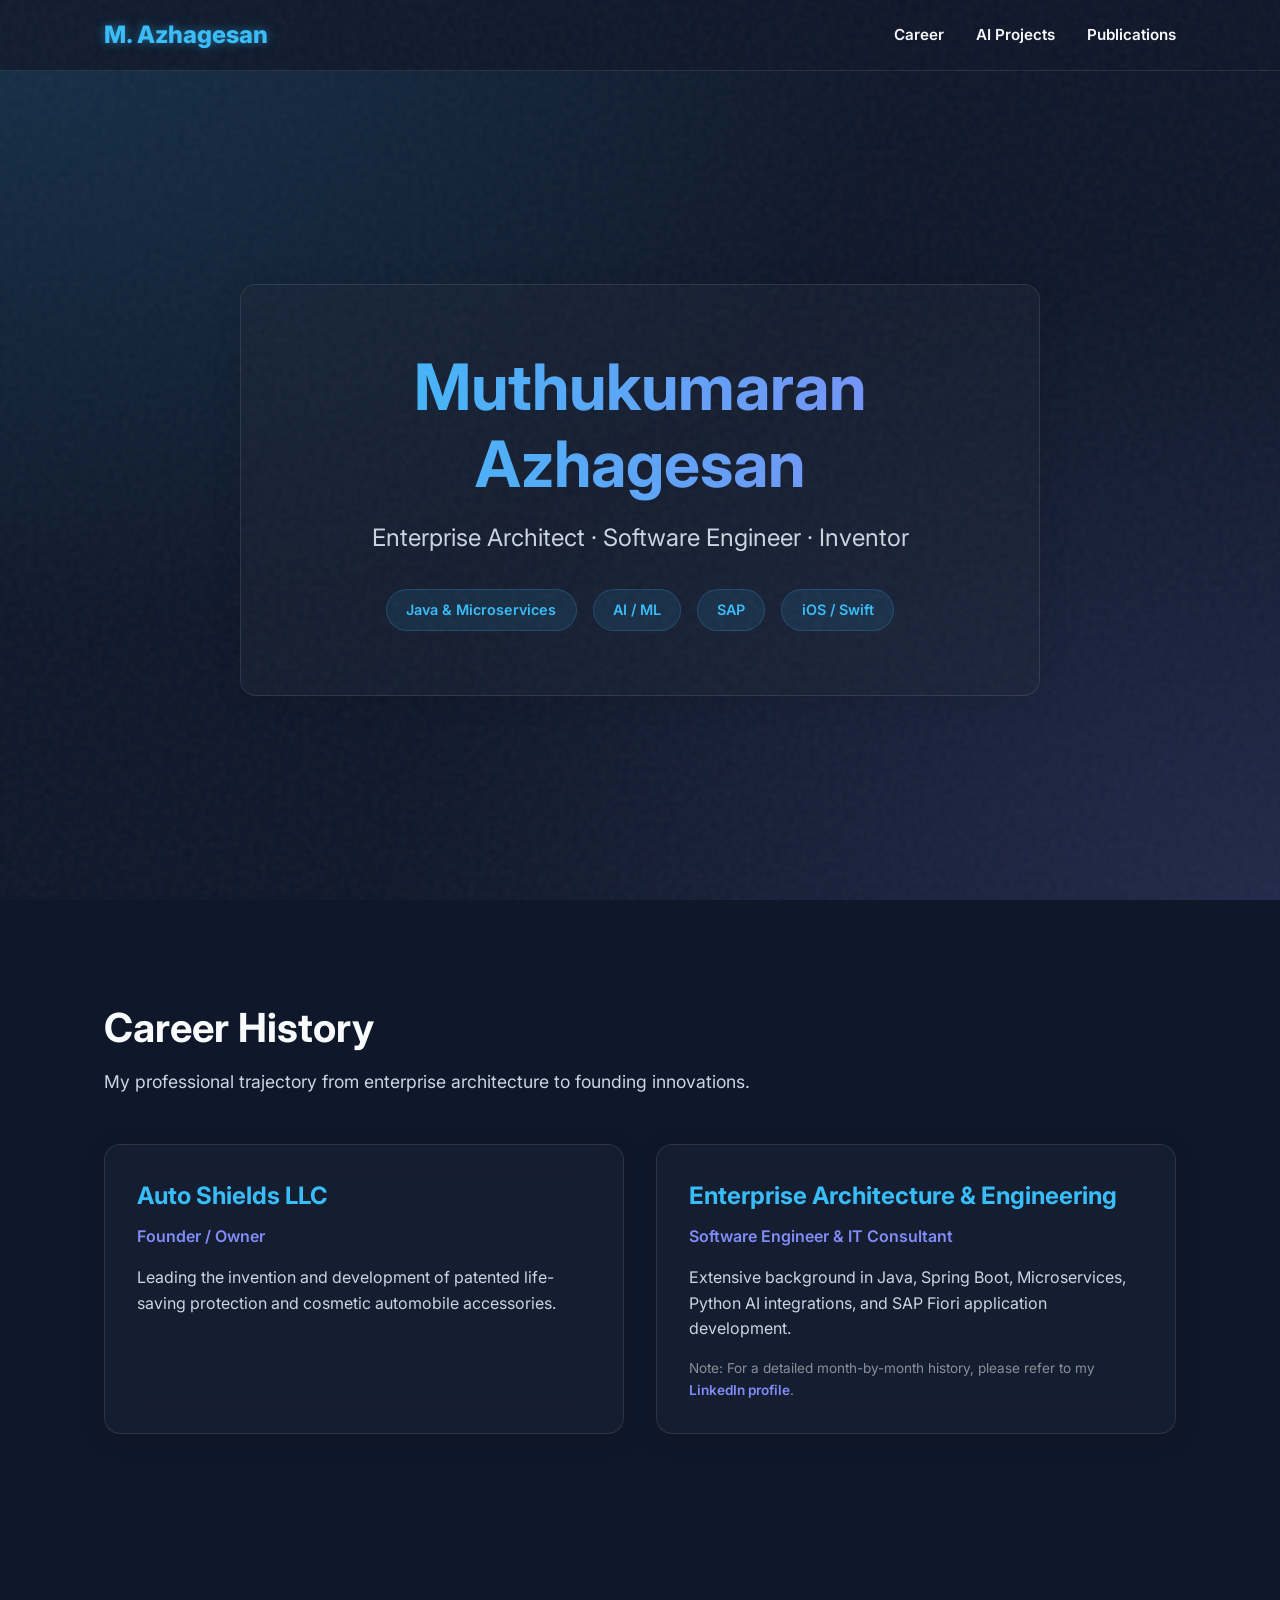
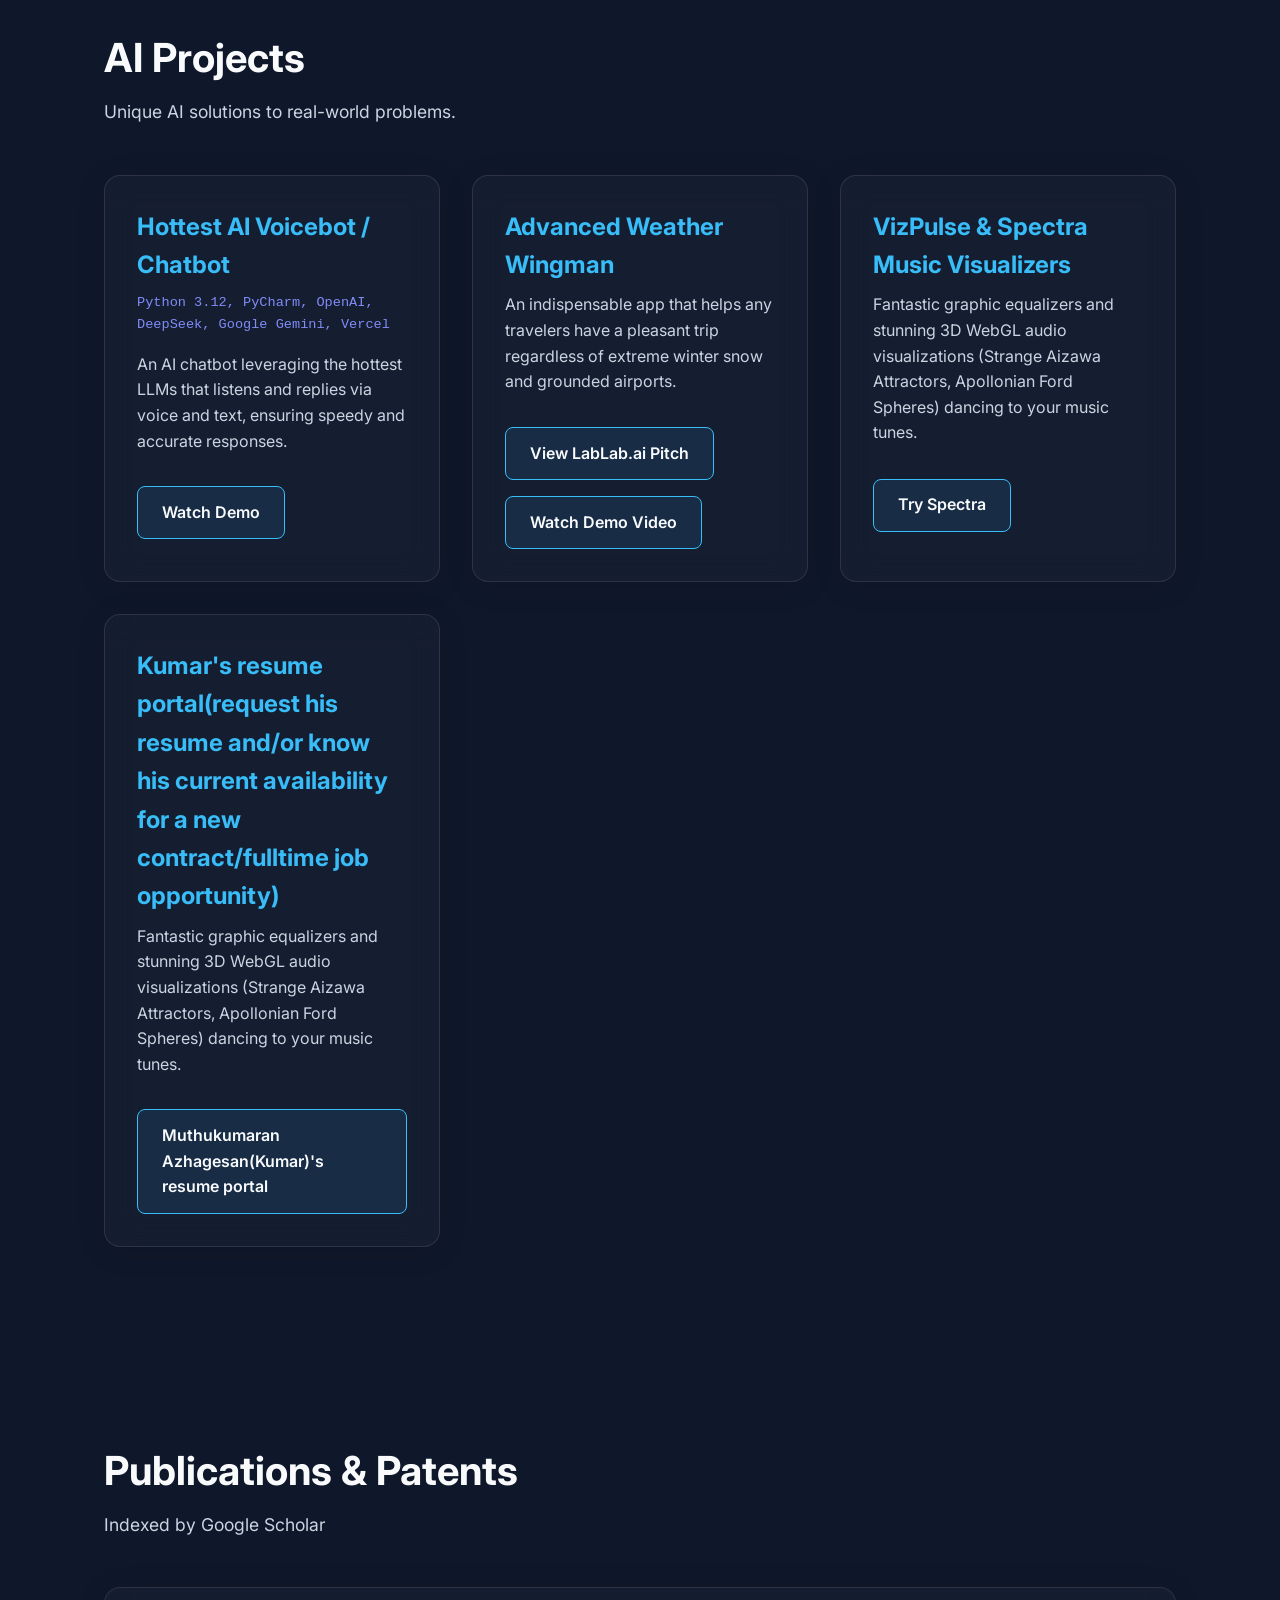
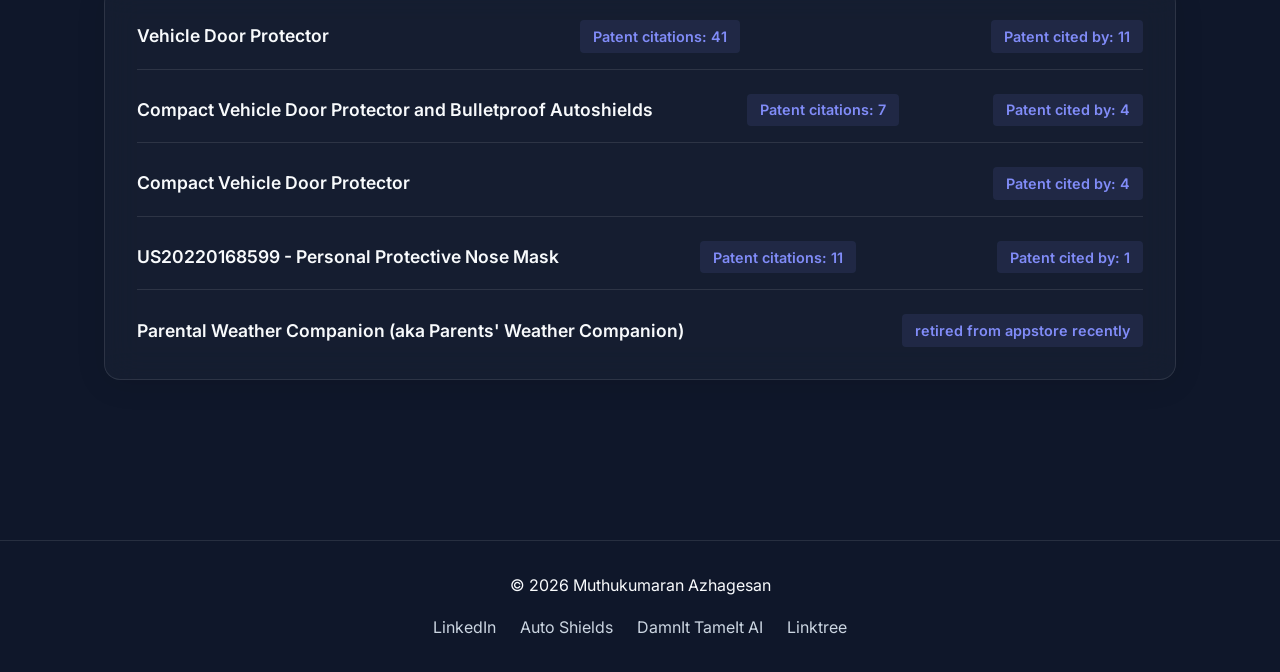
==== index.html @ 0ccc1cb0 "initial check-in" ====
<!DOCTYPE html>
<html lang="en">
<head>
    <meta charset="UTF-8">
    <meta name="viewport" content="width=device-width, initial-scale=1.0">
    <title>Muthukumaran Azhagesan | Professional Portfolio</title>
    <meta name="description" content="Portfolio of Muthukumaran Azhagesan: Enterprise Architect, Software Engineer, and Inventor of Auto Shields.">
    
    <!-- Google Fonts -->
    <link rel="preconnect" href="https://fonts.googleapis.com">
    <link rel="preconnect" href="https://fonts.gstatic.com" crossorigin>
    <link href="https://fonts.googleapis.com/css2?family=Inter:wght@300;400;600;800&display=swap" rel="stylesheet">
    
    <!-- Stylesheet -->
    <link rel="stylesheet" href="styles.css">
</head>
<body>
    <div id="grain-overlay"></div>

    <header>
        <nav>
            <div class="logo">M. Azhagesan</div>
            <ul class="nav-links">
                <li><a href="#career">Career</a></li>
                <li><a href="#ai-projects">AI Projects</a></li>
                <li><a href="#publications">Publications</a></li>
            </ul>
        </nav>
    </header>

    <main>
        <section class="hero" id="home">
            <div class="hero-content glass-panel">
                <h1 class="gradient-text">Muthukumaran Azhagesan</h1>
                <p class="subtitle">Enterprise Architect &middot; Software Engineer &middot; Inventor</p>
                <div class="hero-badges">
                    <span class="badge">Java & Microservices</span>
                    <span class="badge">AI / ML</span>
                    <span class="badge">SAP</span>
                    <span class="badge">iOS / Swift</span>
                </div>
            </div>
        </section>

        <section id="career" class="section-container">
            <h2 class="section-title">Career History</h2>
            <p class="section-desc">My professional trajectory from enterprise architecture to founding innovations.</p>
            <div class="grid-container">
                <div class="card glass-panel">
                    <h3>Auto Shields LLC</h3>
                    <p class="role">Founder / Owner</p>
                    <p class="details">Leading the invention and development of patented life-saving protection and cosmetic automobile accessories.</p>
                </div>
                <div class="card glass-panel">
                    <h3>Enterprise Architecture & Engineering</h3>
                    <p class="role">Software Engineer & IT Consultant</p>
                    <p class="details">Extensive background in Java, Spring Boot, Microservices, Python AI integrations, and SAP Fiori application development.</p>
                    <p class="note">Note: For a detailed month-by-month history, please refer to my <a href="https://linkedin.com/in/mazhagesan" target="_blank" class="glow-link">LinkedIn profile</a>.</p>
                </div>
            </div>
        </section>

        <section id="ai-projects" class="section-container">
            <h2 class="section-title">AI Projects</h2>
            <p class="section-desc">Unique AI solutions to real-world problems.</p>
            <div class="grid-container">
                <div class="card glass-panel ai-card">
                    <h3>Hottest AI Voicebot / Chatbot</h3>
                    <p class="tech-stack">Python 3.12, PyCharm, OpenAI, DeepSeek, Google Gemini, Vercel</p>
                    <p class="details">An AI chatbot leveraging the hottest LLMs that listens and replies via voice and text, ensuring speedy and accurate responses.</p>
                    <a href="https://youtu.be/9RiB7201AxM?si=SDAcpDJaEQ5i9XFU" target="_blank" class="cyber-btn">Watch Demo</a>
                </div>
                <div class="card glass-panel ai-card">
                    <h3>Advanced Weather Wingman</h3>
                    <p class="details">An indispensable app that helps any travelers have a pleasant trip regardless of extreme winter snow and grounded airports.</p>
                    <a href="https://lablab.ai/event/ibm-watsonx-challenge/advanced-weather-wingman" target="_blank" class="cyber-btn">View LabLab.ai Pitch</a>
                    <a href="https://www.youtube.com/watch?v=Cmug1ib7fSQ" target="_blank" class="cyber-btn">Watch Demo Video</a>
                </div>
                <div class="card glass-panel ai-card">
                    <h3>VizPulse & Spectra Music Visualizers</h3>
                    <p class="details">Fantastic graphic equalizers and stunning 3D WebGL audio visualizations (Strange Aizawa Attractors, Apollonian Ford Spheres) dancing to your music tunes.</p>
                    <a href="http://spectra.damnittameitai.co" target="_blank" class="cyber-btn">Try Spectra</a>
                </div>
                 <div class="card glass-panel ai-card">
                    <h3>Kumar's resume portal(request his resume and/or know his current availability for a new contract/fulltime job opportunity)</h3>
                    <p class="details">Fantastic graphic equalizers and stunning 3D WebGL audio visualizations (Strange Aizawa Attractors, Apollonian Ford Spheres) dancing to your music tunes.</p>
                    <a href="http://cv.damnittameitai.co" target="_blank" class="cyber-btn">Muthukumaran Azhagesan(Kumar)'s resume portal</a>
                </div>
            </div>
        </section>

        <section id="publications" class="section-container">
            <h2 class="section-title">Publications & Patents</h2>
            <p class="section-desc">Indexed by Google Scholar</p>
            <div class="publications-list glass-panel">
                <div class="pub-item">
                    <h4>Vehicle Door Protector</h4>
                    <span class="citations">Patent citations: 41</span>
                    <span class="citations">Patent cited by: 11</span>
                </div>
                <div class="pub-item">
                    <h4>Compact Vehicle Door Protector and Bulletproof Autoshields</h4>
                    <span class="citations">Patent citations: 7</span>
                    <span class="citations">Patent cited by: 4</span>
                </div>
                <div class="pub-item">
                    <h4>Compact Vehicle Door Protector</h4>
                    <span class="citations">Patent cited by: 4</span>
                </div>
                <div class="pub-item">
                    <h4>US20220168599 - Personal Protective Nose Mask</h4>
                    <span class="citations">Patent citations: 11</span>
                    <span class="citations">Patent cited by: 1</span>                                        
                </div>
                <div class="pub-item">
                    <h4>Parental Weather Companion (aka Parents' Weather Companion)</h4>
                    <span class="citations">retired from appstore recently</span>
                </div>              
            </div>
        </section>
    </main>

    <footer>
        <div class="footer-content">
            <p>&copy; <script>document.write(new Date().getFullYear())</script> Muthukumaran Azhagesan</p>
            <div class="social-links">
                <a href="https://linkedin.com/in/mazhagesan" target="_blank">LinkedIn</a>
                <a href="https://www.autoshields.website" target="_blank">Auto Shields</a>
                <a href="https://www.damnittameitai.co" target="_blank">DamnIt TameIt AI</a>
                <a href="https://tr.ee/XQ0qKh" target="_blank">Linktree</a>
            </div>
        </div>
    </footer>

    <script src="script.js"></script>
</body>
</html>
---- styles.css ----
:root {
    --bg-base: #0f172a;
    --acc-primary: #38bdf8;
    --acc-secondary: #818cf8;
    --text-primary: #f8fafc;
    --text-secondary: #cbd5e1;
    --glass-bg: rgba(30, 41, 59, 0.4);
    --glass-border: rgba(255, 255, 255, 0.1);
}

* {
    margin: 0;
    padding: 0;
    box-sizing: border-box;
}

html {
    scroll-behavior: smooth;
}

body {
    background-color: var(--bg-base);
    color: var(--text-primary);
    font-family: 'Inter', sans-serif;
    line-height: 1.6;
    overflow-x: hidden;
    position: relative;
    background-image: 
        radial-gradient(at 0% 0%, rgba(56,189,248,0.15) 0px, transparent 50%),
        radial-gradient(at 100% 100%, rgba(129,140,248,0.15) 0px, transparent 50%);
    background-attachment: fixed;
}

#grain-overlay {
    position: fixed;
    top: 0;
    left: 0;
    width: 100%;
    height: 100%;
    pointer-events: none;
    z-index: 9999;
    opacity: 0.05;
    background-image: url("data:image/svg+xml,%3Csvg viewBox='0 0 200 200' xmlns='http://www.w3.org/2000/svg'%3E%3Cfilter id='noiseFilter'%3E%3CfeTurbulence type='fractalNoise' baseFrequency='0.65' numOctaves='3' stitchTiles='stitch'/%3E%3C/filter%3E%3Crect width='100%25' height='100%25' filter='url(%23noiseFilter)'/%3E%3C/svg%3E");
}

.glass-panel {
    background: var(--glass-bg);
    backdrop-filter: blur(16px);
    -webkit-backdrop-filter: blur(16px);
    border: 1px solid var(--glass-border);
    border-radius: 16px;
    box-shadow: 0 4px 30px rgba(0, 0, 0, 0.1);
}

header {
    position: fixed;
    top: 0;
    width: 100%;
    z-index: 100;
    background: rgba(15, 23, 42, 0.8);
    backdrop-filter: blur(10px);
    border-bottom: 1px solid var(--glass-border);
}

nav {
    display: flex;
    justify-content: space-between;
    align-items: center;
    padding: 1rem 5%;
    max-width: 1200px;
    margin: 0 auto;
}

.logo {
    font-weight: 800;
    font-size: 1.5rem;
    color: var(--acc-primary);
    text-shadow: 0 0 10px rgba(56, 189, 248, 0.5);
}

.nav-links {
    list-style: none;
    display: flex;
    gap: 2rem;
}

.nav-links a {
    color: var(--text-primary);
    text-decoration: none;
    font-weight: 600;
    font-size: 0.95rem;
    transition: color 0.3s ease;
}

.nav-links a:hover {
    color: var(--acc-primary);
}

.hero {
    min-height: 100vh;
    display: flex;
    align-items: center;
    justify-content: center;
    padding: 0 5%;
    padding-top: 80px;
}

.hero-content {
    text-align: center;
    padding: 4rem 3rem;
    max-width: 800px;
}

.gradient-text {
    background: linear-gradient(to right, var(--acc-primary), var(--acc-secondary));
    -webkit-background-clip: text;
    -webkit-text-fill-color: transparent;
    font-size: 4rem;
    line-height: 1.2;
    margin-bottom: 1rem;
}

.subtitle {
    font-size: 1.5rem;
    color: var(--text-secondary);
    margin-bottom: 2rem;
}

.hero-badges {
    display: flex;
    flex-wrap: wrap;
    gap: 1rem;
    justify-content: center;
}

.badge {
    background: rgba(56, 189, 248, 0.1);
    color: var(--acc-primary);
    padding: 0.5rem 1.2rem;
    border-radius: 99px;
    font-size: 0.9rem;
    font-weight: 600;
    border: 1px solid rgba(56, 189, 248, 0.2);
}

.section-container {
    max-width: 1200px;
    margin: 0 auto;
    padding: 6rem 5%;
}

.section-title {
    font-size: 2.5rem;
    margin-bottom: 0.5rem;
    color: var(--text-primary);
}

.section-desc {
    color: var(--text-secondary);
    margin-bottom: 3rem;
    font-size: 1.1rem;
}

.grid-container {
    display: grid;
    grid-template-columns: repeat(auto-fit, minmax(300px, 1fr));
    gap: 2rem;
}

.card {
    padding: 2rem;
    transition: transform 0.3s ease, box-shadow 0.3s ease;
}

.card:hover {
    transform: translateY(-5px);
    box-shadow: 0 10px 40px rgba(56, 189, 248, 0.1);
    border-color: rgba(56, 189, 248, 0.3);
}

.card h3 {
    font-size: 1.5rem;
    margin-bottom: 0.5rem;
    color: var(--acc-primary);
}

.card .role {
    font-weight: 600;
    color: var(--acc-secondary);
    margin-bottom: 1rem;
}

.card .details {
    color: var(--text-secondary);
    margin-bottom: 1rem;
}

.card .note {
    font-size: 0.85rem;
    color: rgba(255,255,255,0.5);
    margin-top: 1rem;
}

.glow-link {
    color: var(--acc-secondary);
    text-decoration: none;
    font-weight: 600;
}

.glow-link:hover {
    text-decoration: underline;
}

.tech-stack {
    font-size: 0.85rem;
    color: var(--acc-secondary);
    margin-bottom: 1rem;
    font-family: monospace;
}

.cyber-btn {
    display: inline-block;
    padding: 0.8rem 1.5rem;
    background: rgba(56, 189, 248, 0.1);
    border: 1px solid var(--acc-primary);
    color: var(--text-primary);
    text-decoration: none;
    border-radius: 8px;
    font-weight: 600;
    transition: all 0.3s ease;
    margin-top: 1rem;
}

.cyber-btn:hover {
    background: var(--acc-primary);
    color: #0f172a;
    box-shadow: 0 0 15px rgba(56, 189, 248, 0.5);
}

.publications-list {
    padding: 2rem;
    display: flex;
    flex-direction: column;
    gap: 1.5rem;
}

.pub-item {
    display: flex;
    justify-content: space-between;
    align-items: center;
    border-bottom: 1px solid var(--glass-border);
    padding-bottom: 1rem;
}

.pub-item:last-child {
    border-bottom: none;
    padding-bottom: 0;
}

.pub-item h4 {
    font-size: 1.1rem;
    font-weight: 600;
}

.citations {
    background: rgba(129, 140, 248, 0.1);
    color: var(--acc-secondary);
    padding: 0.3rem 0.8rem;
    border-radius: 4px;
    font-size: 0.9rem;
    font-weight: 600;
    white-space: nowrap;
    margin-left: 1rem;
}

footer {
    border-top: 1px solid var(--glass-border);
    padding: 2rem 5%;
    margin-top: 4rem;
}

.footer-content {
    max-width: 1200px;
    margin: 0 auto;
    display: flex;
    flex-direction: column;
    align-items: center;
    gap: 1rem;
}

.social-links {
    display: flex;
    gap: 1.5rem;
}

.social-links a {
    color: var(--text-secondary);
    text-decoration: none;
    transition: color 0.3s ease;
}

.social-links a:hover {
    color: var(--acc-primary);
}

/* Animations */
.fade-in {
    opacity: 0;
    transform: translateY(20px);
    transition: opacity 0.6s ease, transform 0.6s ease;
}

.fade-in.visible {
    opacity: 1;
    transform: translateY(0);
}

@media (max-width: 768px) {
    .gradient-text {
        font-size: 2.5rem;
    }
    
    .nav-links {
        display: none; /* Simple mobile hide for now */
    }
    
    .pub-item {
        flex-direction: column;
        align-items: flex-start;
        gap: 0.5rem;
    }
    
    .citations {
        margin-left: 0;
    }
}
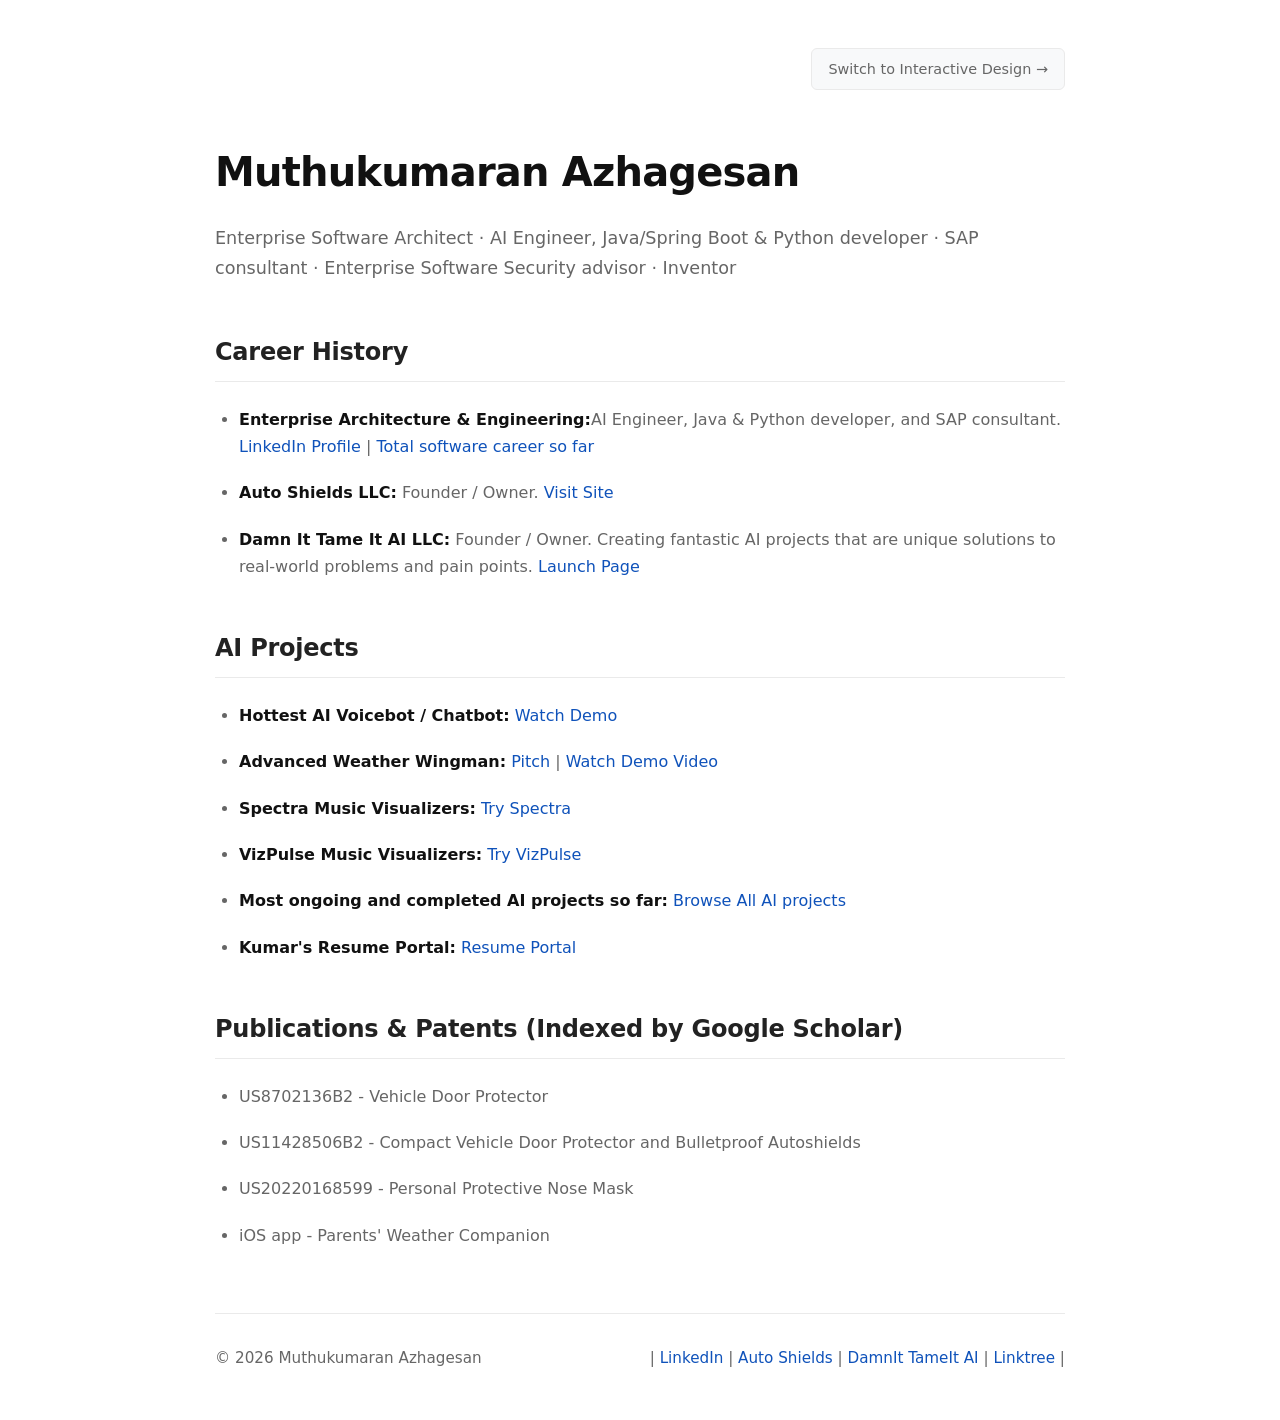
==== commit a7706d86: "latest and complete version" ====
--- a/index.html
+++ b/index.html
@@ -3,135 +3,159 @@
 <head>
     <meta charset="UTF-8">
     <meta name="viewport" content="width=device-width, initial-scale=1.0">
-    <title>Muthukumaran Azhagesan | Professional Portfolio</title>
-    <meta name="description" content="Portfolio of Muthukumaran Azhagesan: Enterprise Architect, Software Engineer, and Inventor of Auto Shields.">
-    
-    <!-- Google Fonts -->
-    <link rel="preconnect" href="https://fonts.googleapis.com">
-    <link rel="preconnect" href="https://fonts.gstatic.com" crossorigin>
-    <link href="https://fonts.googleapis.com/css2?family=Inter:wght@300;400;600;800&display=swap" rel="stylesheet">
-    
-    <!-- Stylesheet -->
-    <link rel="stylesheet" href="styles.css">
+    <title>Muthukumaran Azhagesan | Basic Text Profile</title>
+    <style>
+        :root {
+            --bg-color: #ffffff;
+            --text-color: #333333;
+            --muted-text: #666666;
+            --link-color: #0f52ba;
+            --link-hover: #0a3a82;
+            --border-color: #eaeaea;
+        }
+
+        body { 
+            font-family: system-ui, -apple-system, BlinkMacSystemFont, "Segoe UI", Roboto, "Helvetica Neue", Arial, sans-serif;
+            background: var(--bg-color); 
+            color: var(--text-color); 
+            padding: 3rem 2rem; 
+            max-width: 850px; 
+            margin: 0 auto; 
+            line-height: 1.7;
+        }
+
+        h1 {
+            font-size: 2.5rem;
+            font-weight: 700;
+            margin-bottom: 0.2rem;
+            color: #111;
+            letter-spacing: -0.02em;
+        }
+
+        .subtitle {
+            font-size: 1.1rem;
+            color: var(--muted-text);
+            margin-bottom: 3rem;
+            font-weight: 400;
+        }
+
+        h2 {
+            font-size: 1.5rem;
+            color: #222;
+            margin-top: 3rem;
+            margin-bottom: 1.5rem;
+            padding-bottom: 0.5rem;
+            border-bottom: 1px solid var(--border-color);
+            font-weight: 600;
+            letter-spacing: -0.01em;
+        }
+
+        ul {
+            list-style-type: disc;
+            padding-left: 1.5rem;
+            margin: 0;
+            color: var(--muted-text);
+        }
+
+        li {
+            margin-bottom: 1.2rem;
+        }
+
+        li strong {
+            font-weight: 600;
+            color: #111;
+        }
+
+        a { 
+            color: var(--link-color); 
+            text-decoration: none; 
+            transition: color 0.15s ease;
+        }
+
+        a:hover { 
+            color: var(--link-hover);
+            text-decoration: underline; 
+        }
+
+        .top-nav {
+            display: flex;
+            justify-content: flex-end;
+            margin-bottom: 3rem;
+            font-size: 0.9rem;
+        }
+
+        .top-nav a {
+            background-color: #f8f9fa;
+            border: 1px solid var(--border-color);
+            padding: 0.5rem 1rem;
+            border-radius: 6px;
+            color: var(--muted-text);
+            font-weight: 500;
+        }
+
+        .top-nav a:hover {
+            background-color: #f1f3f5;
+            color: #111;
+            text-decoration: none;
+        }
+
+        hr {
+            border: 0;
+            height: 1px;
+            background: var(--border-color);
+            margin: 4rem 0 2rem 0;
+        }
+
+        .footer {
+            font-size: 0.95rem;
+            color: var(--muted-text);
+            display: flex;
+            justify-content: space-between;
+            align-items: center;
+        }
+    </style>
 </head>
 <body>
-    <div id="grain-overlay"></div>
+    <div class="top-nav">
+        <a href="colorful.html">Switch to Interactive Design &rarr;</a>
+    </div>
+    
+    <h1>Muthukumaran Azhagesan</h1>
+    <p class="subtitle">Enterprise Software Architect &middot; AI Engineer, Java/Spring Boot & Python developer &middot; SAP consultant &middot; Enterprise Software Security advisor &middot; Inventor</p>
+    
+    <h2>Career History</h2>
+    <ul>
+        <li><strong>Enterprise Architecture & Engineering:</strong>AI Engineer, Java & Python developer, and SAP consultant. <a href="https://linkedin.com/in/mazhagesan">LinkedIn Profile</a> | <a href="https://www.damnittameitai.co/Experience">Total software career so far</a></li>
+        <li><strong>Auto Shields LLC:</strong> Founder / Owner. <a href="https://www.autoshields.website">Visit Site</a></li>
+        <li><strong>Damn It Tame It AI LLC:</strong> Founder / Owner. Creating fantastic AI projects that are unique solutions to real-world problems and pain points. <a href="https://www.damnittameitai.co">Launch Page</a></li>
+    </ul>
 
-    <header>
-        <nav>
-            <div class="logo">M. Azhagesan</div>
-            <ul class="nav-links">
-                <li><a href="#career">Career</a></li>
-                <li><a href="#ai-projects">AI Projects</a></li>
-                <li><a href="#publications">Publications</a></li>
-            </ul>
-        </nav>
-    </header>
+    <h2>AI Projects</h2>
+    <ul>
+        <li><strong>Hottest AI Voicebot / Chatbot:</strong> <a href="https://youtu.be/9RiB7201AxM?si=SDAcpDJaEQ5i9XFU">Watch Demo</a></li>
+        <li><strong>Advanced Weather Wingman:</strong> <a href="https://lablab.ai/event/ibm-watsonx-challenge/advanced-weather-wingman">Pitch</a> | <a href="https://www.youtube.com/watch?v=Cmug1ib7fSQ">Watch Demo Video</a></li>
+        <li><strong>Spectra Music Visualizers:</strong> <a href="http://spectra.damnittameitai.co">Try Spectra</a></li>
+        <li><strong>VizPulse Music Visualizers:</strong> <a href="https://www.damnittameitai.co/AudioExperiencePage">Try VizPulse</a></li>        
+        <li><strong>Most ongoing and completed AI projects so far:</strong> <a href="https://www.damnittameitai.co/">Browse All AI projects</a></li>
+        <li><strong>Kumar's Resume Portal:</strong> <a href="http://cv.damnittameitai.co">Resume Portal</a></li>
+    </ul>
 
-    <main>
-        <section class="hero" id="home">
-            <div class="hero-content glass-panel">
-                <h1 class="gradient-text">Muthukumaran Azhagesan</h1>
-                <p class="subtitle">Enterprise Architect &middot; Software Engineer &middot; Inventor</p>
-                <div class="hero-badges">
-                    <span class="badge">Java & Microservices</span>
-                    <span class="badge">AI / ML</span>
-                    <span class="badge">SAP</span>
-                    <span class="badge">iOS / Swift</span>
-                </div>
-            </div>
-        </section>
-
-        <section id="career" class="section-container">
-            <h2 class="section-title">Career History</h2>
-            <p class="section-desc">My professional trajectory from enterprise architecture to founding innovations.</p>
-            <div class="grid-container">
-                <div class="card glass-panel">
-                    <h3>Auto Shields LLC</h3>
-                    <p class="role">Founder / Owner</p>
-                    <p class="details">Leading the invention and development of patented life-saving protection and cosmetic automobile accessories.</p>
-                </div>
-                <div class="card glass-panel">
-                    <h3>Enterprise Architecture & Engineering</h3>
-                    <p class="role">Software Engineer & IT Consultant</p>
-                    <p class="details">Extensive background in Java, Spring Boot, Microservices, Python AI integrations, and SAP Fiori application development.</p>
-                    <p class="note">Note: For a detailed month-by-month history, please refer to my <a href="https://linkedin.com/in/mazhagesan" target="_blank" class="glow-link">LinkedIn profile</a>.</p>
-                </div>
-            </div>
-        </section>
-
-        <section id="ai-projects" class="section-container">
-            <h2 class="section-title">AI Projects</h2>
-            <p class="section-desc">Unique AI solutions to real-world problems.</p>
-            <div class="grid-container">
-                <div class="card glass-panel ai-card">
-                    <h3>Hottest AI Voicebot / Chatbot</h3>
-                    <p class="tech-stack">Python 3.12, PyCharm, OpenAI, DeepSeek, Google Gemini, Vercel</p>
-                    <p class="details">An AI chatbot leveraging the hottest LLMs that listens and replies via voice and text, ensuring speedy and accurate responses.</p>
-                    <a href="https://youtu.be/9RiB7201AxM?si=SDAcpDJaEQ5i9XFU" target="_blank" class="cyber-btn">Watch Demo</a>
-                </div>
-                <div class="card glass-panel ai-card">
-                    <h3>Advanced Weather Wingman</h3>
-                    <p class="details">An indispensable app that helps any travelers have a pleasant trip regardless of extreme winter snow and grounded airports.</p>
-                    <a href="https://lablab.ai/event/ibm-watsonx-challenge/advanced-weather-wingman" target="_blank" class="cyber-btn">View LabLab.ai Pitch</a>
-                    <a href="https://www.youtube.com/watch?v=Cmug1ib7fSQ" target="_blank" class="cyber-btn">Watch Demo Video</a>
-                </div>
-                <div class="card glass-panel ai-card">
-                    <h3>VizPulse & Spectra Music Visualizers</h3>
-                    <p class="details">Fantastic graphic equalizers and stunning 3D WebGL audio visualizations (Strange Aizawa Attractors, Apollonian Ford Spheres) dancing to your music tunes.</p>
-                    <a href="http://spectra.damnittameitai.co" target="_blank" class="cyber-btn">Try Spectra</a>
-                </div>
-                 <div class="card glass-panel ai-card">
-                    <h3>Kumar's resume portal(request his resume and/or know his current availability for a new contract/fulltime job opportunity)</h3>
-                    <p class="details">Fantastic graphic equalizers and stunning 3D WebGL audio visualizations (Strange Aizawa Attractors, Apollonian Ford Spheres) dancing to your music tunes.</p>
-                    <a href="http://cv.damnittameitai.co" target="_blank" class="cyber-btn">Muthukumaran Azhagesan(Kumar)'s resume portal</a>
-                </div>
-            </div>
-        </section>
-
-        <section id="publications" class="section-container">
-            <h2 class="section-title">Publications & Patents</h2>
-            <p class="section-desc">Indexed by Google Scholar</p>
-            <div class="publications-list glass-panel">
-                <div class="pub-item">
-                    <h4>Vehicle Door Protector</h4>
-                    <span class="citations">Patent citations: 41</span>
-                    <span class="citations">Patent cited by: 11</span>
-                </div>
-                <div class="pub-item">
-                    <h4>Compact Vehicle Door Protector and Bulletproof Autoshields</h4>
-                    <span class="citations">Patent citations: 7</span>
-                    <span class="citations">Patent cited by: 4</span>
-                </div>
-                <div class="pub-item">
-                    <h4>Compact Vehicle Door Protector</h4>
-                    <span class="citations">Patent cited by: 4</span>
-                </div>
-                <div class="pub-item">
-                    <h4>US20220168599 - Personal Protective Nose Mask</h4>
-                    <span class="citations">Patent citations: 11</span>
-                    <span class="citations">Patent cited by: 1</span>                                        
-                </div>
-                <div class="pub-item">
-                    <h4>Parental Weather Companion (aka Parents' Weather Companion)</h4>
-                    <span class="citations">retired from appstore recently</span>
-                </div>              
-            </div>
-        </section>
-    </main>
-
-    <footer>
-        <div class="footer-content">
-            <p>&copy; <script>document.write(new Date().getFullYear())</script> Muthukumaran Azhagesan</p>
-            <div class="social-links">
-                <a href="https://linkedin.com/in/mazhagesan" target="_blank">LinkedIn</a>
-                <a href="https://www.autoshields.website" target="_blank">Auto Shields</a>
-                <a href="https://www.damnittameitai.co" target="_blank">DamnIt TameIt AI</a>
-                <a href="https://tr.ee/XQ0qKh" target="_blank">Linktree</a>
-            </div>
-        </div>
-    </footer>
-
-    <script src="script.js"></script>
+    <h2>Publications & Patents (Indexed by Google Scholar)</h2>
+    <ul>
+        <li>US8702136B2     - Vehicle Door Protector</li>
+        <li>US11428506B2    - Compact Vehicle Door Protector and Bulletproof Autoshields</li>
+        <li>US20220168599   - Personal Protective Nose Mask</li>
+        <li>iOS app         - Parents' Weather Companion</li>
+    </ul>    
+    <hr>
+    <div class="footer">
+        <span>&copy; <script>document.write(new Date().getFullYear())</script> Muthukumaran Azhagesan</span>
+        <span> | 
+            <a href="https://linkedin.com/in/mazhagesan" target="_blank">LinkedIn</a> | 
+            <a href="https://www.autoshields.website" target="_blank">Auto Shields</a> | 
+            <a href="https://www.damnittameitai.co" target="_blank">DamnIt TameIt AI</a> | 
+            <a href="https://tr.ee/XQ0qKh" target="_blank">Linktree</a> | 
+        </span>
+    </div>
 </body>
 </html>
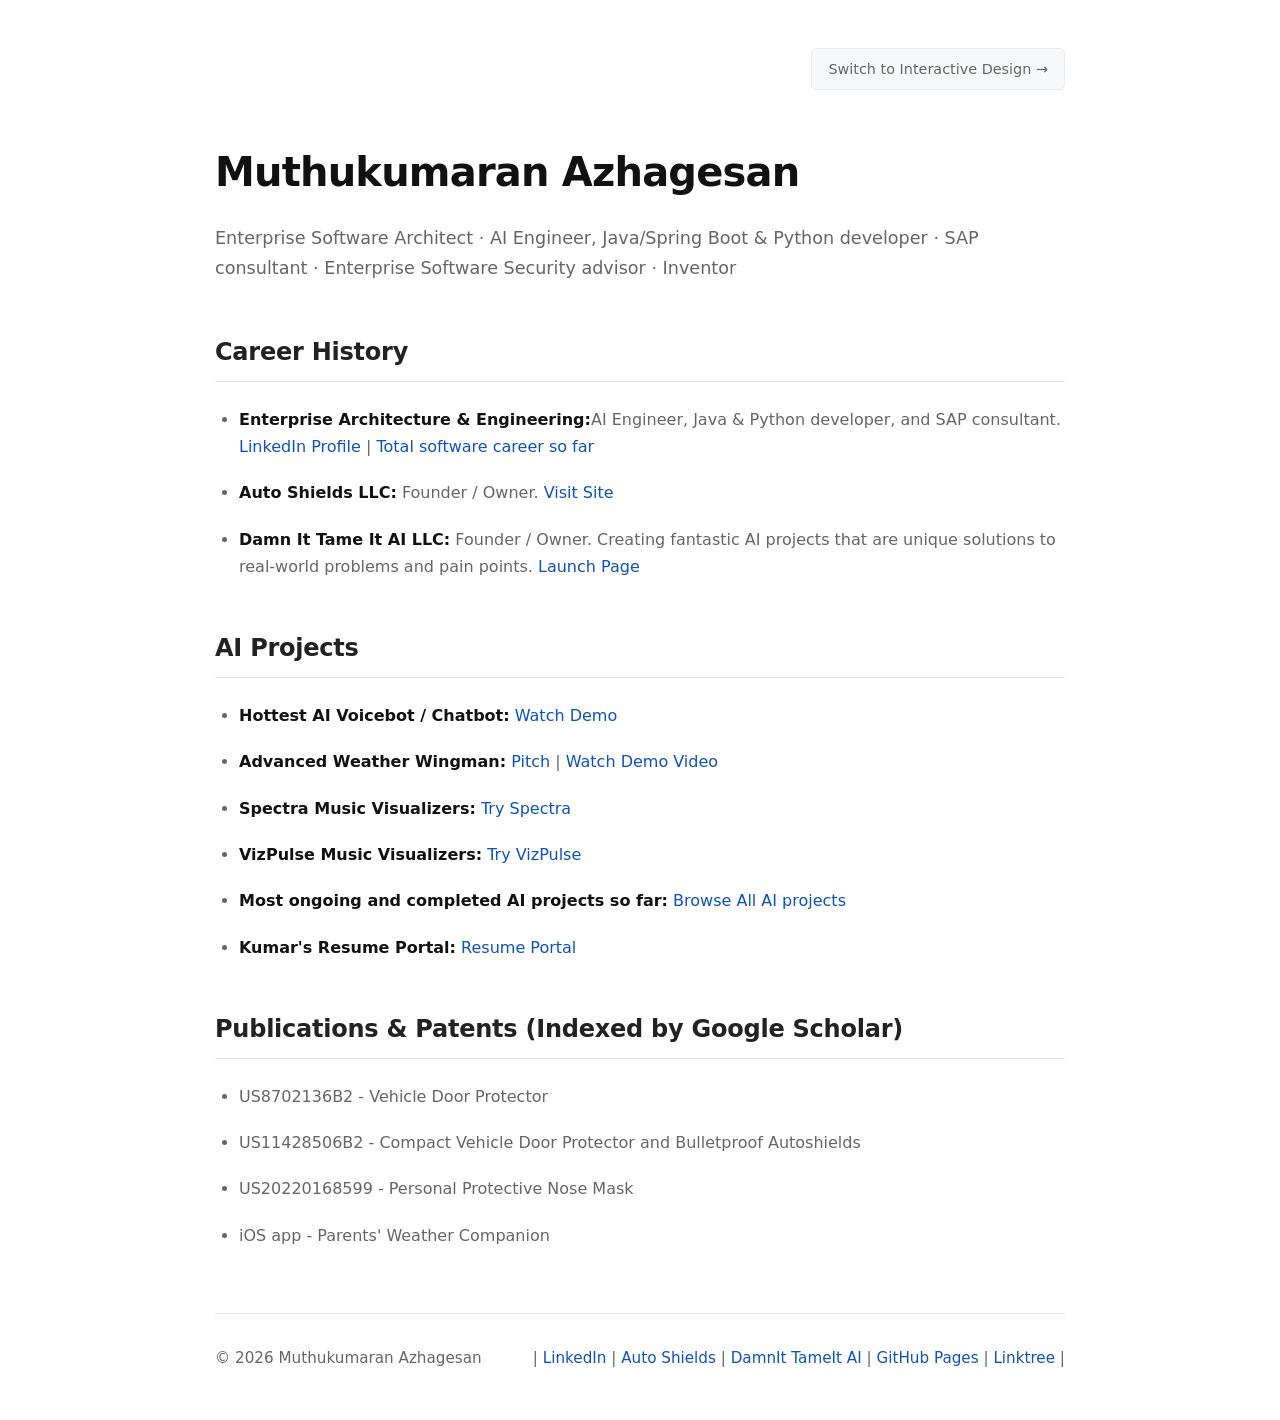
==== commit 1e8430dd: "all latest" ====
--- a/index.html
+++ b/index.html
@@ -154,6 +154,7 @@
             <a href="https://linkedin.com/in/mazhagesan" target="_blank">LinkedIn</a> | 
             <a href="https://www.autoshields.website" target="_blank">Auto Shields</a> | 
             <a href="https://www.damnittameitai.co" target="_blank">DamnIt TameIt AI</a> | 
+            <a href="https://rajakumaran.github.io/muthukumaran" target="_blank">GitHub Pages</a> | 
             <a href="https://tr.ee/XQ0qKh" target="_blank">Linktree</a> | 
         </span>
     </div>
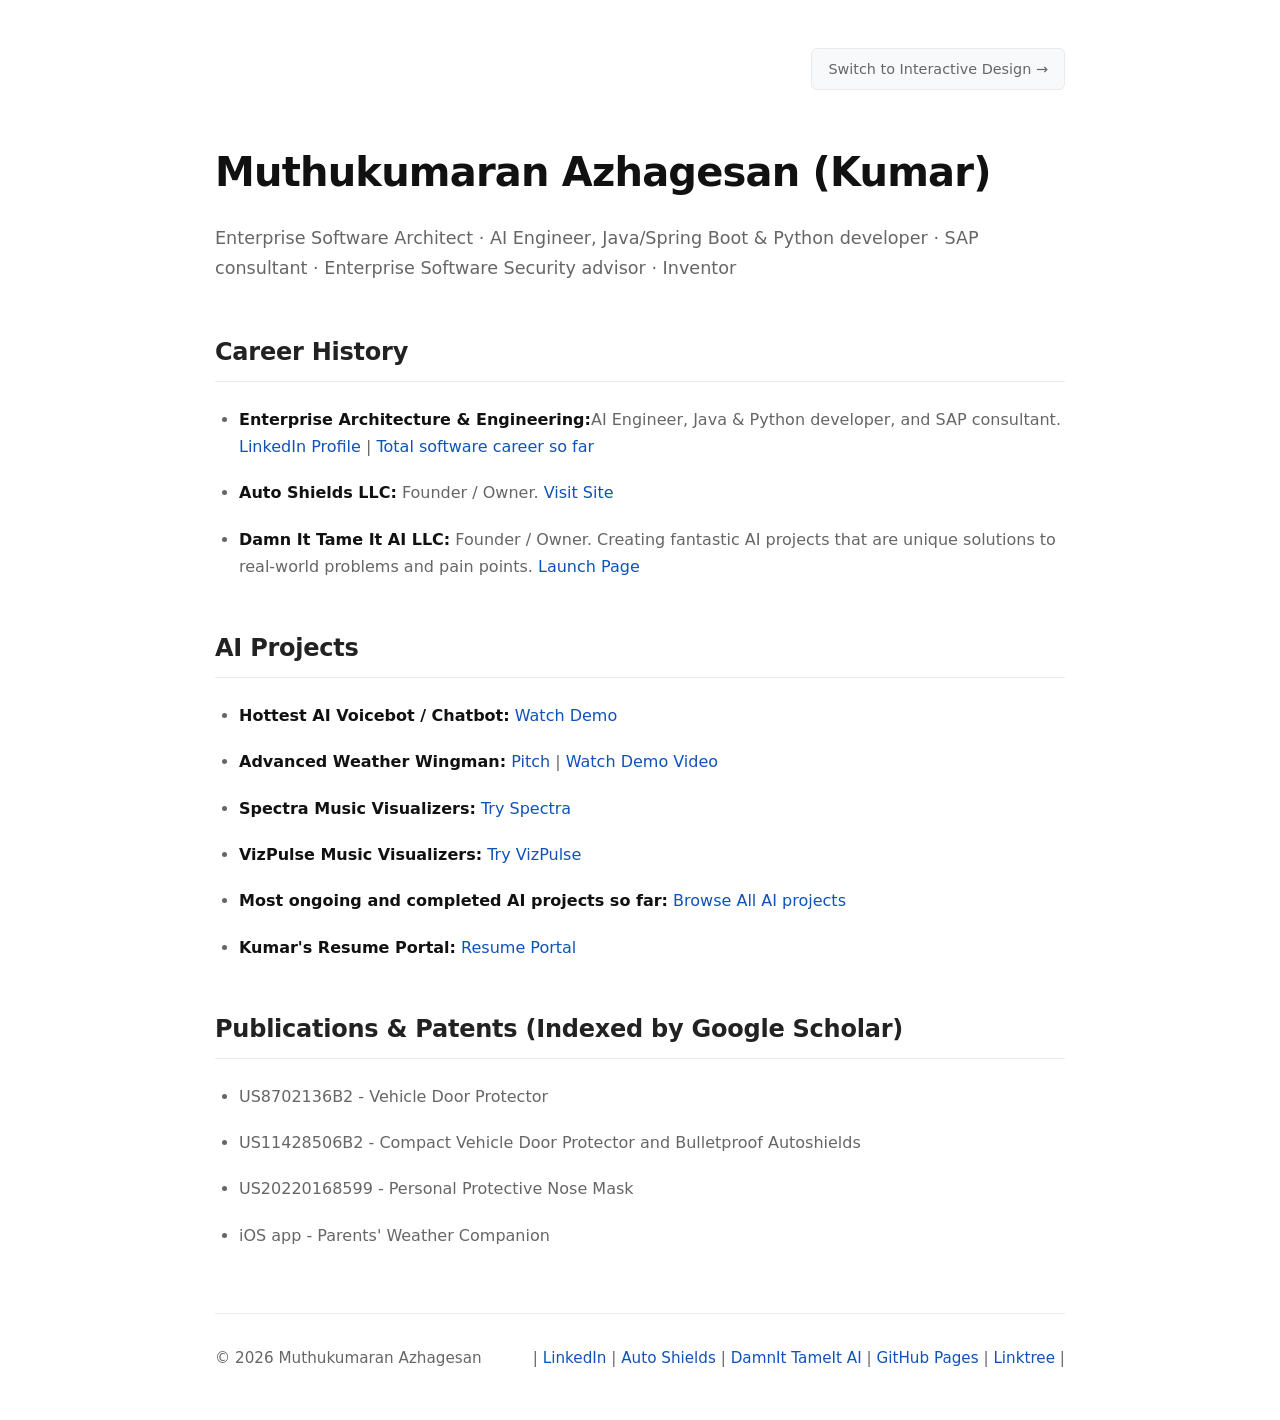
==== commit 0a7840ac: "Added my full name" ====
--- a/index.html
+++ b/index.html
@@ -3,7 +3,7 @@
 <head>
     <meta charset="UTF-8">
     <meta name="viewport" content="width=device-width, initial-scale=1.0">
-    <title>Muthukumaran Azhagesan | Basic Text Profile</title>
+    <title>Muthukumaran Azhagesan(Kumar) | Basic Text Career Profile</title>
     <style>
         :root {
             --bg-color: #ffffff;
@@ -120,7 +120,7 @@
         <a href="colorful.html">Switch to Interactive Design &rarr;</a>
     </div>
     
-    <h1>Muthukumaran Azhagesan</h1>
+    <h1>Muthukumaran Azhagesan (Kumar)</h1>
     <p class="subtitle">Enterprise Software Architect &middot; AI Engineer, Java/Spring Boot & Python developer &middot; SAP consultant &middot; Enterprise Software Security advisor &middot; Inventor</p>
     
     <h2>Career History</h2>
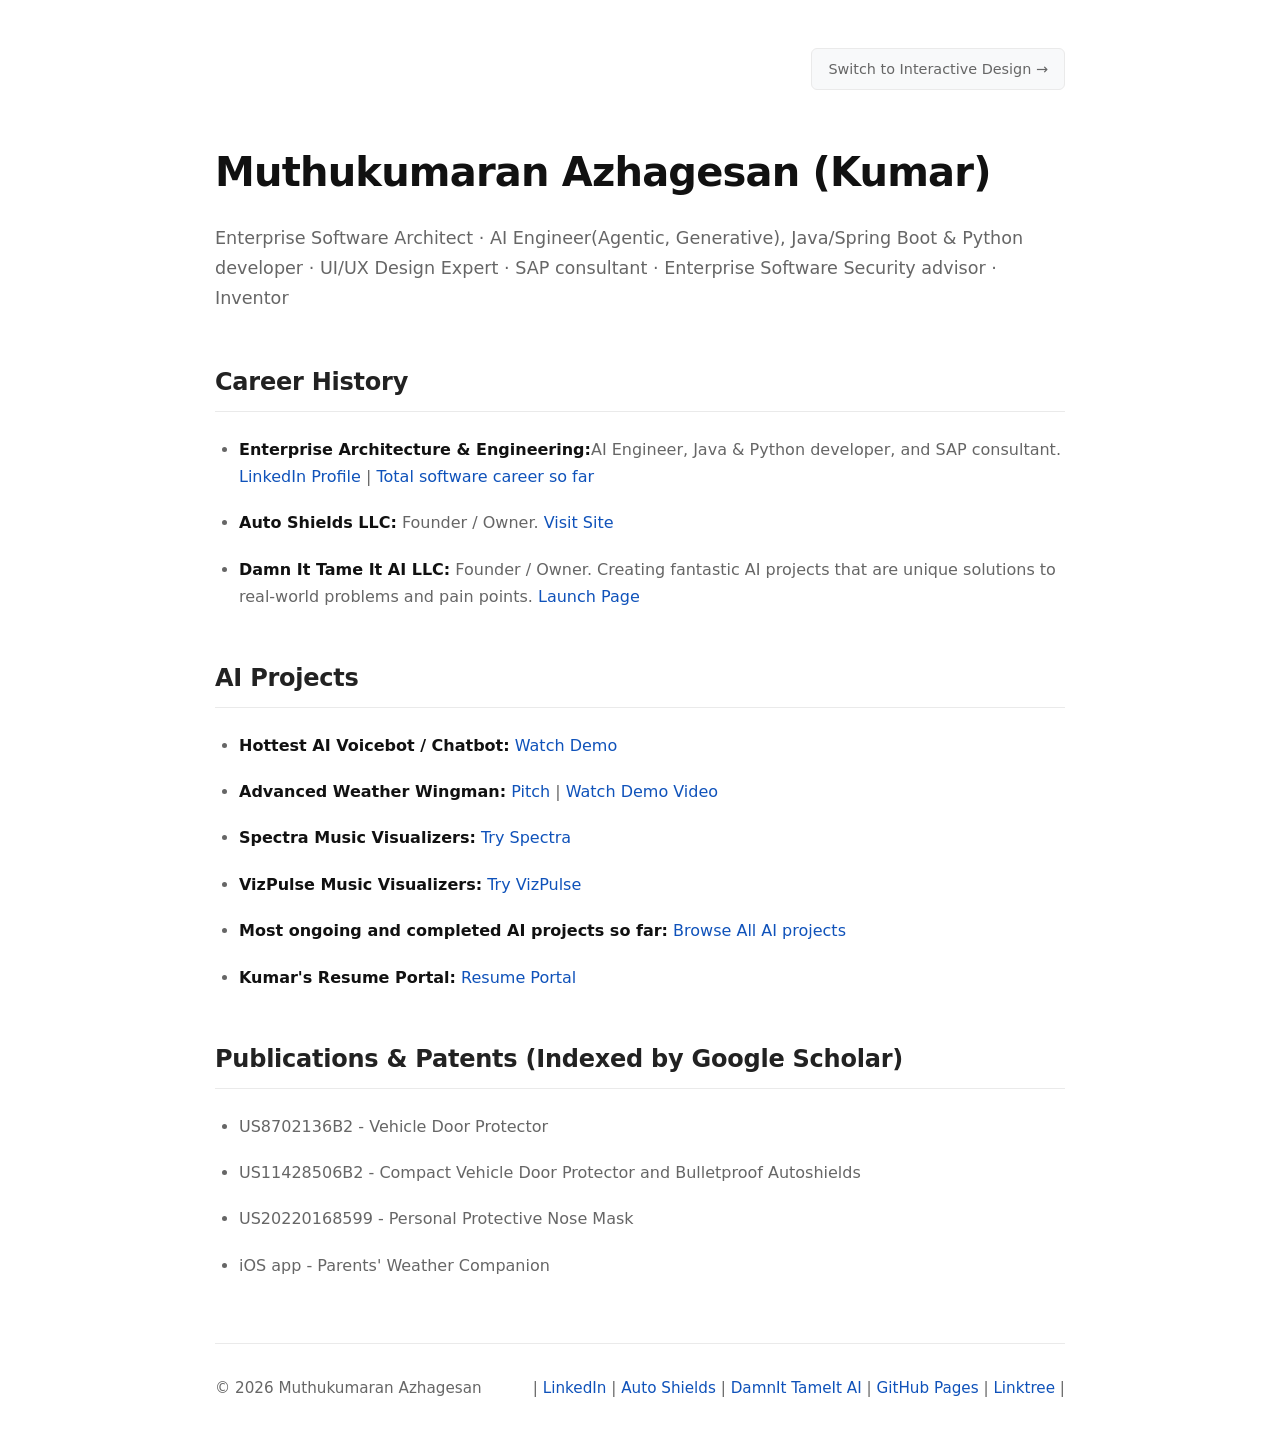
==== commit e1d77453: "showcasing my additional skills" ====
--- a/index.html
+++ b/index.html
@@ -121,8 +121,7 @@
     </div>
     
     <h1>Muthukumaran Azhagesan (Kumar)</h1>
-    <p class="subtitle">Enterprise Software Architect &middot; AI Engineer, Java/Spring Boot & Python developer &middot; SAP consultant &middot; Enterprise Software Security advisor &middot; Inventor</p>
-    
+    <p class="subtitle">Enterprise Software Architect &middot; AI Engineer(Agentic, Generative), Java/Spring Boot & Python developer &middot; UI/UX Design Expert &middot; SAP consultant &middot; Enterprise Software Security advisor &middot; Inventor</p>    
     <h2>Career History</h2>
     <ul>
         <li><strong>Enterprise Architecture & Engineering:</strong>AI Engineer, Java & Python developer, and SAP consultant. <a href="https://linkedin.com/in/mazhagesan">LinkedIn Profile</a> | <a href="https://www.damnittameitai.co/Experience">Total software career so far</a></li>
